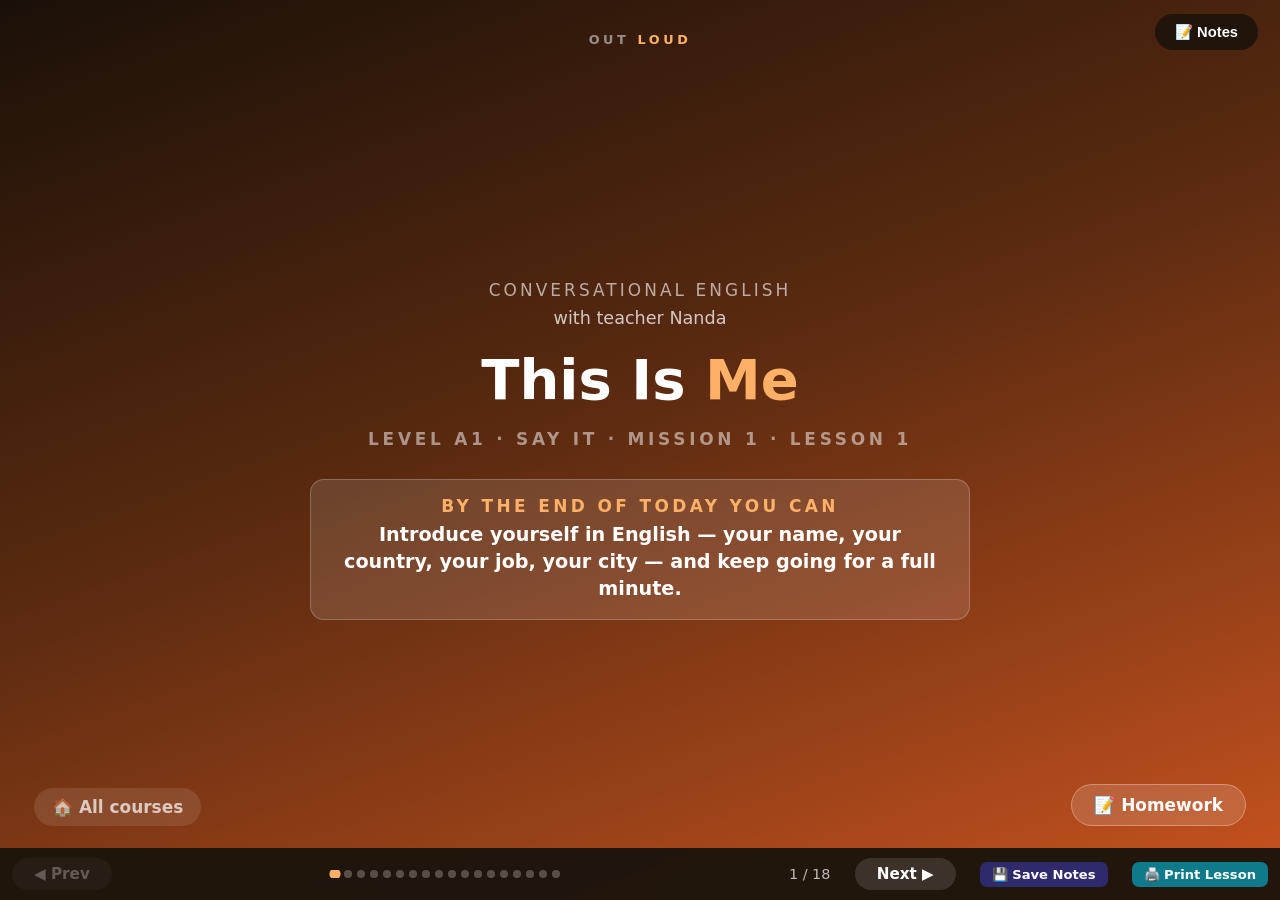
==== A1-M1-L1/index.html @ fca95338 "Initial commit" ====
<!DOCTYPE html>
<html lang="en">
<head>
<meta charset="UTF-8">
<meta name="viewport" content="width=device-width, initial-scale=1.0">
<title>OUT LOUD A1 · M1 · L1 — This Is Me</title>
<link rel="stylesheet" href="../engine/outloud.css">
</head>
<body>
<div id="deck">

<!-- ═══ COVER ═══ -->
<div class="slide cover" id="s1" data-label="Cover">
  <div class="title-inner">
    <div class="cover-brand">OUT <span>LOUD</span></div>
    <div class="title-label">Conversational English</div>
    <div class="title-sub">with teacher Nanda</div>
    <h1 class="title-main">This Is <span class="title-accent">Me</span></h1>
    <div class="title-meta">Level A1 · Say It · Mission 1 · Lesson 1</div>
    <div class="cando-cover">
      <div class="cc-l">By the end of today you can</div>
      <div class="cc-t">Introduce yourself in English — your name, your country, your job, your city — and keep going for a full minute.</div>
    </div>
    <a class="cover-home" href="../index.html">🏠 All courses</a>
    <button class="cover-hw-btn" data-goto-hw>📝 Homework</button>
  </div>
</div>

<!-- ═══ HOOK 1 ═══ -->
<div class="slide" id="s-hook" data-label="HOOK – Word Detective">
  <div class="banner b-hook"><span class="bnum">BEAT 1 · HOOK</span> You already speak English</div>
  <div class="slide-main"><div class="content">
    <h2>Word Detective</h2>
    <p class="instruction">Say each word out loud. Then click it — you will see it inside a real English sentence, and you can hear it.</p>
    <p class="inst-light">You have never studied English. You already know all twelve of these words.</p>
    <div data-ex="flip">
      <div class="flipgrid">
        <div class="flip" data-say-word="My hotel is near the airport."><span class="fw">hotel</span><span class="fb">My hotel is near the airport.</span><span class="fh">click</span></div>
        <div class="flip" data-say-word="I take a taxi to work."><span class="fw">taxi</span><span class="fb">I take a taxi to work.</span><span class="fh">click</span></div>
        <div class="flip" data-say-word="This restaurant is very good."><span class="fw">restaurant</span><span class="fb">This restaurant is very good.</span><span class="fh">click</span></div>
        <div class="flip" data-say-word="I love dark chocolate."><span class="fw">chocolate</span><span class="fb">I love dark chocolate.</span><span class="fh">click</span></div>
        <div class="flip" data-say-word="My sister is a doctor."><span class="fw">doctor</span><span class="fb">My sister is a doctor.</span><span class="fh">click</span></div>
        <div class="flip" data-say-word="I listen to music every day."><span class="fw">music</span><span class="fb">I listen to music every day.</span><span class="fh">click</span></div>
        <div class="flip" data-say-word="No problem!"><span class="fw">problem</span><span class="fb">No problem!</span><span class="fh">click</span></div>
        <div class="flip" data-say-word="My family is very big."><span class="fw">family</span><span class="fb">My family is very big.</span><span class="fh">click</span></div>
        <div class="flip" data-say-word="The internet is slow today."><span class="fw">internet</span><span class="fb">The internet is slow today.</span><span class="fh">click</span></div>
        <div class="flip" data-say-word="This is very important."><span class="fw">important</span><span class="fb">This is very important.</span><span class="fh">click</span></div>
        <div class="flip" data-say-word="Can I take a photo?"><span class="fw">photo</span><span class="fb">Can I take a photo?</span><span class="fh">click</span></div>
        <div class="flip" data-say-word="I work for an international company."><span class="fw">international</span><span class="fb">I work for an international company.</span><span class="fh">click</span></div>
      </div>
      <div class="btnrow"><button class="btn btn-reset" data-reset>↺ Reset</button></div>
    </div>
  </div></div>
</div>

<!-- ═══ HOOK 2 ═══ -->
<div class="slide" id="s-hook2" data-label="HOOK – Beat the Clock">
  <div class="banner b-hook"><span class="bnum">BEAT 1 · HOOK</span> Beat the Clock</div>
  <div class="slide-main"><div class="content">
    <h2>Sixty seconds. How many can you say?</h2>
    <p class="instruction">Say English words you already know. Any word at all. Press the big button every time you say one.</p>
    <p class="inst-light">Say it out loud — thinking it does not count. We do this again at the end of the mission.</p>
    <div data-ex="btc" data-seconds="60">
      <div class="btc">
        <div class="btc-l">
          <div class="btc-bar"><div class="btc-fill"></div></div>
          <div class="btc-time">60</div>
          <div class="btnrow" style="text-align:center">
            <button class="btn btn-check" data-btc-start>▶ Start</button>
            <button class="btn btn-reset" data-reset>↺ Reset</button>
          </div>
          <div class="btc-best"></div>
        </div>
        <div style="text-align:center">
          <div class="btc-count">0</div>
          <div class="btc-lab">Words said</div>
          <div style="margin-top:14px"><button class="btc-tap" disabled>TAP</button></div>
        </div>
      </div>
    </div>
  </div></div>
</div>

<!-- ═══ INPUT 1 ═══ -->
<div class="slide" id="s-input" data-label="INPUT – Four people">
  <div class="banner b-input"><span class="bnum">BEAT 2 · INPUT</span> Four people, four countries</div>
  <div class="slide-main"><div class="content">
    <h2>Who is who?</h2>
    <p class="instruction">Listen. Then click a person on the left and click their country on the right.</p>

    <div class="audio-box"><audio controls src="AEF3e_Level_0_SB_1.02.mp3"></audio></div>
    <div class="tnote"><b>Teacher setup:</b> copy <b>AEF3e_Level_0_SB_1.02.mp3</b> (Starter, track 1.2 — the coffee shop conversations) into this lesson folder. Until it is there, use the 🔊 buttons below, which speak in American English straight from the browser.</div>

    <div data-ex="match">
      <div class="cols2">
        <div data-side="l">
          <div class="mt-h">The people</div>
          <div class="mt-item" data-k="0">1 · Marco</div>
          <div class="mt-item" data-k="1">2 · Amara</div>
          <div class="mt-item" data-k="2">3 · Yuki</div>
          <div class="mt-item" data-k="3">4 · Sofia</div>
        </div>
        <div data-side="r">
          <div class="mt-h">What they say</div>
          <div class="mt-item" data-k="2"><span data-say="Hi. I'm Yuki. I'm from Japan. I'm a nurse.">🇯🇵 "Hi. I'm Yuki. I'm from Japan. I'm a nurse."</span></div>
          <div class="mt-item" data-k="0"><span data-say="Hello. I'm Marco. I'm from Italy. I'm a chef.">🇮🇹 "Hello. I'm Marco. I'm from Italy. I'm a chef."</span></div>
          <div class="mt-item" data-k="3"><span data-say="Hi. I'm Sofia. I'm from Mexico. I'm a student.">🇲🇽 "Hi. I'm Sofia. I'm from Mexico. I'm a student."</span></div>
          <div class="mt-item" data-k="1"><span data-say="Hello. I'm Amara. I'm from Nigeria. I'm an engineer.">🇳🇬 "Hello. I'm Amara. I'm from Nigeria. I'm an engineer."</span></div>
        </div>
      </div>
      <div class="btnrow">
        <button class="btn btn-check" data-check>✓ Check Answers</button>
        <button class="btn btn-reset" data-reset>↺ Reset</button>
      </div>
    </div>
  </div></div>
</div>

<!-- ═══ INPUT 2 ═══ -->
<div class="slide" id="s-input2" data-label="INPUT – Notice the pattern">
  <div class="banner b-input"><span class="bnum">BEAT 2 · INPUT</span> Notice the pattern</div>
  <div class="slide-main"><div class="content">
    <h2>Every single person said the same word</h2>
    <p class="instruction">Look at the four sentences again. Which word is in every sentence?</p>
    <div class="card" style="font-size:1.2rem;line-height:2.2">
      I<b style="color:var(--c)">'m</b> Yuki. I<b style="color:var(--c)">'m</b> from Japan.<br>
      I<b style="color:var(--c)">'m</b> Marco. I<b style="color:var(--c)">'m</b> from Italy.<br>
      I<b style="color:var(--c)">'m</b> Sofia. I<b style="color:var(--c)">'m</b> from Mexico.<br>
      I<b style="color:var(--c)">'m</b> Amara. I<b style="color:var(--c)">'m</b> from Nigeria.
    </div>
    <p class="inst-light">Nobody said "I <b>am</b> from Japan." Everybody said <span data-say="I'm">"I'm"</span> <i data-ipa="aɪm"></i>. That is how real people speak — and that is what we are learning today.</p>
    <div class="ccq">
      <div class="cl">💭 Tell me</div>
      <ul>
        <li>Is "I'm" one word or two words? <em>(two — I + am)</em></li>
        <li>Which is faster to say: "I am" or "I'm"? <em>(I'm)</em></li>
        <li>Which one do people use when they speak? <em>(I'm — almost always)</em></li>
      </ul>
    </div>
  </div></div>
</div>

<!-- ═══ BUILD Meaning ═══ -->
<div class="slide" id="s-build-m" data-label="BUILD – Meaning">
  <div class="banner b-build"><span class="bnum">BEAT 3 · BUILD</span> Meaning</div>
  <div class="slide-main"><div class="content">
    <h2>One tiny word does an enormous job</h2>
    <p class="instruction">In English you cannot say "I teacher." You must say "I <b>am</b> a teacher."</p>
    <div class="card">
      <p style="font-size:1.24rem;line-height:2.2">
        ❌ <span style="color:#C62828">I Brazilian.</span> &nbsp;→&nbsp; ✅ <span style="color:#1A7A4A;font-weight:800;background:#E3F5EA;padding:2px 8px;border-radius:5px" data-say="I'm Brazilian.">I'm Brazilian.</span><br>
        ❌ <span style="color:#C62828">She doctor.</span> &nbsp;→&nbsp; ✅ <span style="color:#1A7A4A;font-weight:800;background:#E3F5EA;padding:2px 8px;border-radius:5px" data-say="She's a doctor.">She's a doctor.</span><br>
        ❌ <span style="color:#C62828">We from Portugal.</span> &nbsp;→&nbsp; ✅ <span style="color:#1A7A4A;font-weight:800;background:#E3F5EA;padding:2px 8px;border-radius:5px" data-say="We're from Portugal.">We're from Portugal.</span>
      </p>
    </div>
    <div class="ccq">
      <div class="cl">💭 Check your understanding</div>
      <ul>
        <li>In "I'm a teacher" — am I talking about now, or about yesterday? <em>(now)</em></li>
        <li>Can I say "I teacher" in English? <em>(no — never)</em></li>
        <li>Do I need this little word in every sentence? <em>(yes, when there is no other verb)</em></li>
      </ul>
    </div>
  </div></div>
</div>

<!-- ═══ BUILD Form ═══ -->
<div class="slide" id="s-build-f" data-label="BUILD – Form">
  <div class="banner b-build"><span class="bnum">BEAT 3 · BUILD</span> Form</div>
  <div class="slide-main"><div class="content">
    <h2>All six, in one picture</h2>
    <div class="formula"><span>I / you / he / she / we / they</span> + <span>am / are / is</span> + <span>the rest</span></div>
    <div class="fgrid">
      <div class="fcell"><b>I am</b><span class="ctr">→ I'm</span></div>
      <div class="fcell"><b>you are</b><span class="ctr">→ you're</span></div>
      <div class="fcell"><b>he is</b><span class="ctr">→ he's</span></div>
      <div class="fcell"><b>she is</b><span class="ctr">→ she's</span></div>
      <div class="fcell"><b>we are</b><span class="ctr">→ we're</span></div>
      <div class="fcell"><b>they are</b><span class="ctr">→ they're</span></div>
    </div>
    <p class="inst-light">Three words do all the work: <b>am</b> (only with I), <b>is</b> (he, she, it), <b>are</b> (you, we, they). That is the whole rule.</p>
    <div class="card tint">
      <p class="instruction" style="margin-bottom:6px">To ask a question, swap the first two words:</p>
      <p style="font-size:1.14rem;line-height:2">
        You are from Brazil. → <b style="color:#4A1A6A" data-say="Are you from Brazil?">Are you</b> from Brazil?<br>
        She is a doctor. → <b style="color:#4A1A6A" data-say="Is she a doctor?">Is she</b> a doctor?
      </p>
    </div>
  </div></div>
</div>

<!-- ═══ BUILD Pronunciation ═══ -->
<div class="slide" id="s-build-p" data-label="BUILD – Pronunciation (IPA)">
  <div class="banner b-build"><span class="bnum">BEAT 3 · BUILD</span> Pronunciation</div>
  <div class="slide-main"><div class="content">
    <h2>Say the short one. Always.</h2>
    <p class="instruction">Click 🔊 and repeat. The long form is correct — but it is not what people say.</p>
    <div class="cols3">
      <div class="wordcard"><div class="w" data-say="I'm">I'm</div><div class="p"><i data-ipa="aɪm"></i></div></div>
      <div class="wordcard"><div class="w" data-say="you're">you're</div><div class="p"><i data-ipa="jʊr"></i></div></div>
      <div class="wordcard"><div class="w" data-say="he's">he's</div><div class="p"><i data-ipa="hiz"></i></div></div>
      <div class="wordcard"><div class="w" data-say="she's">she's</div><div class="p"><i data-ipa="ʃiz"></i></div></div>
      <div class="wordcard"><div class="w" data-say="we're">we're</div><div class="p"><i data-ipa="wɪr"></i></div></div>
      <div class="wordcard"><div class="w" data-say="they're">they're</div><div class="p"><i data-ipa="ðɛr"></i></div></div>
      <div class="wordcard"><div class="w" data-say="it's">it's</div><div class="p"><i data-ipa="ɪts"></i></div></div>
      <div class="wordcard"><div class="w" data-say="that's">that's</div><div class="p"><i data-ipa="ðæts"></i></div></div>
      <div class="wordcard"><div class="w" data-say="what's">what's</div><div class="p"><i data-ipa="wʌts"></i></div></div>
    </div>

    <h2 style="margin-top:26px;font-size:1.4rem">Three sounds to start with</h2>
    <p class="inst-light">American English File teaches sounds with pictures. These are your first three.</p>
    <div class="cols3">
      <div class="wordcard"><div class="w" data-say="house">house</div><div class="p"><i data-ipa="haʊs"></i></div><div style="font-size:1.06rem;color:#8A7A6A;margin-top:6px">the sound <b>/h/</b> — push air out</div></div>
      <div class="wordcard"><div class="w" data-say="bike">bike</div><div class="p"><i data-ipa="baɪk"></i></div><div style="font-size:1.06rem;color:#8A7A6A;margin-top:6px">the sound <b>/aɪ/</b> — as in "I'm"</div></div>
      <div class="wordcard"><div class="w" data-say="tree">tree</div><div class="p"><i data-ipa="tri"></i></div><div style="font-size:1.06rem;color:#8A7A6A;margin-top:6px">the sound <b>/i/</b> — as in "he's"</div></div>
    </div>
    <div class="tnote"><b>Teacher setup:</b> optional — copy <b>AEF3e_Level_0_SB_1.11.mp3</b> and <b>AEF3e_Level_0_SB_1.12.mp3</b> (Starter 1A, the /h/ /aɪ/ /i/ sound work) into this folder if you want the book audio as well.</div>

    <div class="card tint">
      <p class="instruction" style="margin-bottom:4px">🎯 Say this five times, faster each time:</p>
      <p style="font-size:1.36rem;font-weight:800;color:var(--c)" data-say="I'm Nanda, I'm from Brazil, and I'm a teacher." data-say-big>"I'm Nanda, I'm from Brazil, and I'm a teacher."</p>
    </div>
  </div></div>
</div>

<!-- ═══ BUILD Practice ═══ -->
<div class="slide" id="s-build-prac" data-label="BUILD – Practice">
  <div class="banner b-build"><span class="bnum">BEAT 3 · BUILD</span> Practice</div>
  <div class="slide-main"><div class="content">
    <h2>Fill the gap</h2>
    <p class="instruction">Write <b>am</b>, <b>is</b> or <b>are</b>. Say the whole sentence out loud before you type it.</p>
    <div data-ex="gap">
      <div class="cols2">
        <div>
          <p style="font-size:1.08rem;line-height:2.6">1 &nbsp; I <input class="gap" style="width:110px" data-ans="am"> from Brazil.</p>
          <p style="font-size:1.08rem;line-height:2.6">2 &nbsp; She <input class="gap" style="width:110px" data-ans="is"> a doctor.</p>
          <p style="font-size:1.08rem;line-height:2.6">3 &nbsp; They <input class="gap" style="width:110px" data-ans="are"> my parents.</p>
          <p style="font-size:1.08rem;line-height:2.6">4 &nbsp; You <input class="gap" style="width:110px" data-ans="are"> a good student.</p>
        </div>
        <div>
          <p style="font-size:1.08rem;line-height:2.6">5 &nbsp; We <input class="gap" style="width:110px" data-ans="are"> in the same class.</p>
          <p style="font-size:1.08rem;line-height:2.6">6 &nbsp; It <input class="gap" style="width:110px" data-ans="is"> a beautiful city.</p>
          <p style="font-size:1.08rem;line-height:2.6">7 &nbsp; <input class="gap" style="width:110px" data-ans="are"> you an engineer?</p>
          <p style="font-size:1.08rem;line-height:2.6">8 &nbsp; My name <input class="gap" style="width:110px" data-ans="is"> Marco.</p>
        </div>
      </div>
      <div class="btnrow">
        <button class="btn btn-check" data-check>✓ Check Answers</button>
        <button class="btn btn-reset" data-reset>↺ Reset</button>
      </div>
    </div>
  </div></div>
</div>

<!-- ═══ BUILD Surgery ═══ -->
<div class="slide" id="s-build-surg" data-label="BUILD – Sentence Surgery">
  <div class="banner b-build"><span class="bnum">BEAT 3 · BUILD</span> Sentence Surgery</div>
  <div class="slide-main"><div class="content">
    <h2>🩺 These sentences are sick. Operate.</h2>
    <p class="instruction">Click the word that is wrong. Then choose the cure.</p>
    <div data-ex="surgery">
      <div class="surg" data-say-full="I am a teacher in Lisbon.">
        <div class="surg-s"><span class="sw">I</span><span class="sw" data-bad>teacher</span><span class="sw">in</span><span class="sw">Lisbon.</span></div>
        <div class="cures"><span class="cure" data-ok>am a teacher</span><span class="cure">teachers</span><span class="cure">is teacher</span></div>
      </div>
      <div class="surg" data-say-full="She is my sister.">
        <div class="surg-s"><span class="sw">She</span><span class="sw" data-bad>are</span><span class="sw">my</span><span class="sw">sister.</span></div>
        <div class="cures"><span class="cure" data-ok>is</span><span class="cure">am</span><span class="cure">be</span></div>
      </div>
      <div class="surg" data-say-full="They are from Japan.">
        <div class="surg-s"><span class="sw">They</span><span class="sw" data-bad>is</span><span class="sw">from</span><span class="sw">Japan.</span></div>
        <div class="cures"><span class="cure" data-ok>are</span><span class="cure">am</span><span class="cure">be</span></div>
      </div>
      <div class="surg" data-say-full="Are you a doctor?">
        <div class="surg-s"><span class="sw" data-bad>Is</span><span class="sw">you</span><span class="sw">a</span><span class="sw">doctor?</span></div>
        <div class="cures"><span class="cure" data-ok>Are</span><span class="cure">Am</span><span class="cure">Be</span></div>
      </div>
      <div class="vitals"><div class="vitals-f"></div></div>
      <div class="btnrow"><button class="btn btn-reset" data-reset>↺ Reset</button></div>
    </div>
  </div></div>
</div>

<!-- ═══ PLAY Escalator ═══ -->
<div class="slide" id="s-play" data-label="PLAY – The Escalator">
  <div class="banner b-play"><span class="bnum">BEAT 4 · PLAY</span> The Escalator</div>
  <div class="slide-main"><div class="content">
    <h2>🪜 Start with two words. Finish with fifteen.</h2>
    <p class="instruction">Say the sentence out loud first, then write it. Every step you add one new piece — and you never delete anything.</p>
    <div data-ex="escalator">
      <div class="esc-step"><div class="esc-n">1</div><div class="esc-b">
        <div class="esc-ask">Your name</div><div class="esc-eg">I'm Nanda.</div><input class="esc-in"></div></div>
      <div class="esc-step"><div class="esc-n">2</div><div class="esc-b">
        <div class="esc-ask">+ your country</div><div class="esc-eg">I'm Nanda and I'm from Brazil.</div><input class="esc-in"></div></div>
      <div class="esc-step"><div class="esc-n">3</div><div class="esc-b">
        <div class="esc-ask">+ your job</div><div class="esc-eg">I'm Nanda, I'm from Brazil, and I'm an English teacher.</div><input class="esc-in"></div></div>
      <div class="esc-step"><div class="esc-n">4</div><div class="esc-b">
        <div class="esc-ask">+ where you live now</div><div class="esc-eg">…and I live in Lisbon.</div><input class="esc-in"></div></div>
      <div class="esc-step"><div class="esc-n">5</div><div class="esc-b">
        <div class="esc-ask">+ one thing you love</div><div class="esc-eg">…and I love coffee and old movies.</div><input class="esc-in"></div></div>
      <div class="esc-meter">
        <div><span class="em-l">Words in your sentence now</span><b data-esc-words>0</b></div>
        <div><span class="em-l">Step 1 had</span><b data-esc-start>0</b></div>
        <div><span class="em-l">You grew it by</span><b data-esc-grow>0×</b></div>
        <button class="btn btn-check" data-esc-next>↓ Next step</button>
      </div>
    </div>
  </div></div>
</div>

<!-- ═══ PLAY Two Truths ═══ -->
<div class="slide" id="s-play2" data-label="PLAY – Two Truths and a Lie">
  <div class="banner b-play"><span class="bnum">BEAT 4 · PLAY</span> Two Truths and a Lie</div>
  <div class="slide-main"><div class="content">
    <h2>🔀 Two of these are true. One is not.</h2>
    <p class="instruction">Write three sentences about yourself: two true, one false. Every sentence starts with <b>I'm</b>. I have to guess the lie.</p>
    <div data-ex="ttl">
      <div class="card">
        <p style="line-height:2.4;font-size:1.06rem">
          <b style="color:#2A8C5A">A</b> &nbsp; <input class="line" style="width:calc(100% - 44px)"><br>
          <b style="color:#2A8C5A">B</b> &nbsp; <input class="line" style="width:calc(100% - 44px)"><br>
          <b style="color:#2A8C5A">C</b> &nbsp; <input class="line" style="width:calc(100% - 44px)">
        </p>
      </div>
      <p class="inst-light">💡 Ideas: I'm from… · I'm a… · I'm 30 years old · I'm married · I'm very good at… · I'm afraid of…</p>
      <div class="card tint">
        <p class="instruction" style="margin-bottom:6px">Now my turn — and you ask me questions:</p>
        <p style="font-size:1.06rem;line-height:1.9">
          A · <span data-say="I'm from São Paulo.">I'm from Sao Paulo.</span> &nbsp; B · <span data-say="I'm a Cambridge CELTA teacher.">I'm a Cambridge CELTA teacher.</span> &nbsp; C · <span data-say="I'm fluent in seven languages.">I'm fluent in seven languages.</span>
        </p>
        <div class="btnrow"><button class="btn btn-key" data-key>🔑 Show Answer Key</button></div>
        <div class="key"><b>C is the lie</b> — I speak five languages, not seven. Now ask me: "Are you from Sao Paulo?" · "Are you a teacher?"</div>
      </div>
      <div class="btnrow"><button class="btn btn-reset" data-reset>↺ Reset</button></div>
    </div>
  </div></div>
</div>

<!-- ═══ LAND ═══ -->
<div class="slide" id="s-land" data-label="LAND – Fluency Log">
  <div class="banner b-land"><span class="bnum">BEAT 5 · LAND</span> Your Fluency Log</div>
  <div class="slide-main"><div class="content">
    <div class="cando">
      <div class="cs-l">✅ Unlocked today</div>
      <div class="cs-t">I can introduce myself in English — my name, my country, my job and my city — and keep going for a full minute.</div>
    </div>
    <p class="instruction">Record sixty seconds. Say everything you can about yourself. Do not stop, do not correct yourself, do not worry about mistakes.</p>
    <p class="inst-light">We keep this recording. In thirty lessons we play it again — and you will not believe it is you.</p>
    <div data-ex="recorder" data-max="90">
      <div class="rec">
        <div><span class="rec-dot"></span><span class="rec-t">0:00</span></div>
        <div style="margin-top:10px">
          <button class="btn-rec" data-rec-start>● Start recording</button>
          <button class="btn-rec stop" data-rec-stop disabled>■ Stop</button>
        </div>
        <div class="rec-play"><audio controls></audio></div>
        <p class="rec-note">Recording happens inside your browser. Nothing is uploaded anywhere.</p>
      </div>
    </div>
    <div class="tnote"><b>Teacher setup:</b> after the lesson, right-click the player → <b>Save audio as…</b> and save it as <b>lesson-01.webm</b> in this student's Fluency Log folder.</div>
  </div></div>
</div>

<!-- ═══ HOMEWORK COVER ═══ -->
<div class="slide cover hw" id="hw-cover" data-label="Homework Cover">
  <div class="title-inner">
    <div class="title-label">This Is Me</div>
    <h1 class="title-main">Home<span class="title-accent">work</span></h1>
    <div class="title-sub">Five minutes a day. Not forty minutes on Sunday.</div>
  </div>
</div>

<!-- ═══ HW1 ═══ -->
<div class="slide" id="hw-streak" data-label="HW1 – 7-Day Streak">
  <div class="banner b-hw"><span class="bnum">HW1</span> The 7-Day Streak Card</div>
  <div class="slide-main"><div class="content">
    <h2>Seven days. Five minutes each.</h2>
    <p class="instruction">Click a day when you finish it. Bring this back next lesson.</p>
    <div data-ex="streak">
      <div class="streak">
        <div class="day"><div class="day-n">Mon</div><div class="day-t">Say "I'm ___" about yourself <b>ten times</b>, out loud, in the mirror.</div><div class="day-x">✅</div></div>
        <div class="day"><div class="day-n">Tue</div><div class="day-t">Write <b>five</b> sentences about your family: He's… She's… They're…</div><div class="day-x">✅</div></div>
        <div class="day"><div class="day-n">Wed</div><div class="day-t">Find <b>ten English words</b> in your home. Photograph them.</div><div class="day-x">✅</div></div>
        <div class="day"><div class="day-n">Thu</div><div class="day-t">Listen to <b>What a Wonderful World</b>. Count the words you understand.</div><div class="day-x">✅</div></div>
        <div class="day"><div class="day-n">Fri</div><div class="day-t">Ask a friend <b>three questions</b> in English: Are you…? Is he…?</div><div class="day-x">✅</div></div>
        <div class="day"><div class="day-n">Sat</div><div class="day-t">Do the <b>AI Partner Card</b> on the next page. Ten minutes.</div><div class="day-x">✅</div></div>
        <div class="day"><div class="day-n">Sun</div><div class="day-t">Record your <b>60-second voice note</b> and send it to me.</div><div class="day-x">✅</div></div>
      </div>
      <div class="btnrow"><button class="btn btn-reset" data-reset>↺ Reset</button></div>
    </div>
  </div></div>
</div>

<!-- ═══ HW2 ═══ -->
<div class="slide" id="hw-gap" data-label="HW2 – Short forms">
  <div class="banner b-hw"><span class="bnum">HW2</span> Short forms</div>
  <div class="slide-main"><div class="content">
    <h2>Complete the sentences</h2>
    <p class="instruction">Write the short form: <b>I'm</b>, <b>you're</b>, <b>he's</b>, <b>she's</b>, <b>it's</b>, <b>we're</b> or <b>they're</b>.</p>
    <div data-ex="gap">
      <div class="cols2">
        <div>
          <p style="font-size:1.06rem;line-height:2.7">1 &nbsp; <span style="background:#E3F5EA;color:#1A7A4A;font-weight:800;padding:1px 7px;border-radius:5px">I'm</span> from Portugal. <em style="color:#8A7A6A;font-size:1.06rem">(I am)</em></p>
          <p style="font-size:1.06rem;line-height:2.7">2 &nbsp; <input class="gap" style="width:130px" data-ans="she's" data-alt="she is"> a nurse. <em style="color:#8A7A6A;font-size:1.06rem">(she is)</em></p>
          <p style="font-size:1.06rem;line-height:2.7">3 &nbsp; <input class="gap" style="width:130px" data-ans="they're" data-alt="they are"> my friends. <em style="color:#8A7A6A;font-size:1.06rem">(they are)</em></p>
          <p style="font-size:1.06rem;line-height:2.7">4 &nbsp; <input class="gap" style="width:130px" data-ans="it's" data-alt="it is"> very cold today. <em style="color:#8A7A6A;font-size:1.06rem">(it is)</em></p>
        </div>
        <div>
          <p style="font-size:1.06rem;line-height:2.7">5 &nbsp; <input class="gap" style="width:130px" data-ans="he's" data-alt="he is"> an engineer. <em style="color:#8A7A6A;font-size:1.06rem">(he is)</em></p>
          <p style="font-size:1.06rem;line-height:2.7">6 &nbsp; <input class="gap" style="width:130px" data-ans="we're" data-alt="we are"> in the same class. <em style="color:#8A7A6A;font-size:1.06rem">(we are)</em></p>
          <p style="font-size:1.06rem;line-height:2.7">7 &nbsp; <input class="gap" style="width:130px" data-ans="you're" data-alt="you are"> a very good student. <em style="color:#8A7A6A;font-size:1.06rem">(you are)</em></p>
          <p style="font-size:1.06rem;line-height:2.7">8 &nbsp; <input class="gap" style="width:130px" data-ans="i'm" data-alt="i am"> tired. <em style="color:#8A7A6A;font-size:1.06rem">(I am)</em></p>
        </div>
      </div>
      <div class="btnrow">
        <button class="btn btn-check" data-check>✓ Check Answers</button>
        <button class="btn btn-reset" data-reset>↺ Reset</button>
      </div>
    </div>
  </div></div>
</div>

<!-- ═══ HW3 ═══ -->
<div class="slide" id="hw-ai" data-label="HW3 – AI Partner Card">
  <div class="banner b-hw"><span class="bnum">HW3</span> Your AI Partner Card</div>
  <div class="slide-main"><div class="content">
    <h2>🤖 Ten minutes with a partner who never gets tired</h2>
    <p class="instruction">Open ChatGPT, Claude or Gemini. Copy this in exactly. Answer out loud <em>and</em> in writing.</p>
    <div class="aicard" id="ai1">You are my English conversation partner. My level is A1 — I am a beginner.

Ask me 12 questions, ONE AT A TIME, and wait for my answer each time.
Every question must be answerable with "I'm…", "He's…", "She's…",
"They're…" or "It's…". Topic: me, my family, my job and my city.

Use only very simple English. Keep your questions under 8 words.

After each answer: if I used am/is/are incorrectly, show me the corrected
sentence in bold, then move on. Ignore every other kind of mistake.
Do not explain grammar unless I ask you to.

Start with question 1 now.</div>
    <button class="btn-copy" data-copy="ai1">📋 Copy the prompt</button>
    <p class="inst-light" style="margin-top:14px">Then screenshot <b>one answer you are proud of</b> and <b>one that was hard</b>. Bring both.</p>
  </div></div>
</div>

<!-- ═══ HW4 ═══ -->
<div class="slide" id="hw-voice" data-label="HW4 – Voice Note">
  <div class="banner b-hw"><span class="bnum">HW4</span> The Voice Note</div>
  <div class="slide-main"><div class="content">
    <h2>🎤 Sixty seconds. Send it to me.</h2>
    <p class="instruction">Before our next lesson, record yourself answering this — and do not write a script first.</p>
    <div class="card tint">
      <p style="font-size:1.34rem;font-weight:800;color:var(--c);line-height:1.6" data-say="Hello Nanda. I'm... I'm from... I'm a... I live in... And I love...">"Hello Nanda. I'm ___. I'm from ___. I'm a ___. I live in ___. And I love ___."</p>
      <p class="inst-light" style="margin-top:12px;margin-bottom:0">Then keep going for as long as you can. Say anything. Repeat yourself if you need to. <b>Sixty seconds — that is the only rule.</b></p>
    </div>
    <div class="card">
      <p class="instruction" style="margin-bottom:8px">✍️ Optional — plan it here, then close the screen and speak without looking:</p>
      <textarea class="bigbox" style="min-height:110px"></textarea>
    </div>
    <p class="inst-light">I will send you a voice note back. Not a correction — just a reply. 🎧</p>
  </div></div>
</div>

</div><!-- /deck -->

<script src="../engine/outloud.js"></script>
<script>
OUTLOUD.init({
  level: 'a1',
  code: 'A1 · Mission 1 · Lesson 1',
  title: 'This Is Me',
  url: 'https://teacher-nanda.github.io/OUT-LOUD/A1-M1-L1/index.html'
});
</script>
</body>
</html>
---- engine/outloud.css ----
/* ══════════════════════════════════════════════════════════════
   OUT LOUD — shared lesson engine · stylesheet
   Teacher Nanda · American English only
   ══════════════════════════════════════════════════════════════ */

*,*::before,*::after{box-sizing:border-box;margin:0;padding:0}
html,body{width:100%;height:100%;overflow:hidden;font-family:'Segoe UI',system-ui,sans-serif;background:#111}
#deck{position:relative;width:100vw;height:100vh;overflow:hidden}
.slide{position:absolute;inset:0;opacity:0;pointer-events:none;transition:opacity .4s ease;display:flex;flex-direction:column;background:#FAFAF8}
.slide.active{opacity:1;pointer-events:all}

/* ── Level palettes ── */
body{--c:#E85D2A;--cd:#8A3410;--cl:#FFF1EA;--g1:#1A1008;--g2:#5A2A10;--g3:#C9531F;--acc:#FFB067}
body.lv-a2{--c:#2A8C5A;--cd:#1B5C3B;--cl:#EDF8F1;--g1:#08150F;--g2:#124A30;--g3:#2A8C5A;--acc:#8FE0B4}
body.lv-b1{--c:#0E7A8A;--cd:#08505C;--cl:#EAF6F8;--g1:#05161A;--g2:#0A4652;--g3:#0E7A8A;--acc:#7FD8E6}
body.lv-b2{--c:#1E4D8C;--cd:#12325C;--cl:#EDF2FA;--g1:#060E1A;--g2:#12325C;--g3:#1E4D8C;--acc:#8CB6EE}
body.lv-c1{--c:#5B2D8B;--cd:#3C1D5C;--cl:#F4EEFA;--g1:#120A1C;--g2:#3C1D5C;--g3:#5B2D8B;--acc:#C39BEE}

/* ── Chrome ── */
#homeBtn{position:fixed;top:14px;left:50%;transform:translateX(-50%);z-index:600;background:rgba(20,14,8,.82);color:#fff;border:none;width:42px;height:42px;border-radius:50%;cursor:pointer;font-size:1.2rem;display:none;align-items:center;justify-content:center;backdrop-filter:blur(6px);box-shadow:0 2px 10px rgba(0,0,0,.3)}
#homeBtn:hover{background:rgba(20,14,8,1)}
#nav{position:fixed;bottom:0;left:0;right:0;z-index:500;height:52px;background:rgba(28,20,12,.96);display:flex;align-items:center;justify-content:center;gap:14px;backdrop-filter:blur(6px);padding:0 12px}
#nav button{background:rgba(255,255,255,.12);color:#fff;border:none;padding:7px 22px;border-radius:20px;cursor:pointer;font-size:.95rem;font-weight:600;transition:background .2s;font-family:inherit;white-space:nowrap}
#nav button:hover:not(:disabled){background:rgba(255,255,255,.25)}
#nav button:disabled{opacity:.3;cursor:default}
#nav .util{margin-left:10px;padding:5px 12px;border-radius:7px;font-size:.82rem}
#dots{display:flex;align-items:center;gap:5px;overflow:hidden;flex:1;justify-content:center}
.dot{width:8px;height:8px;border-radius:50%;background:rgba(255,255,255,.25);cursor:pointer;transition:all .2s;flex-shrink:0}
.dot.active{background:var(--acc);transform:scale(1.4)}
#counter{color:rgba(255,255,255,.7);font-size:.9rem;min-width:62px;text-align:center}

/* ── Notes ── */
#notesBtn{position:fixed;top:14px;right:22px;z-index:1000;background:rgba(28,20,12,.88);color:#fff;border:none;padding:9px 20px;border-radius:22px;cursor:pointer;font-size:.92rem;font-weight:600;transition:background .2s;backdrop-filter:blur(4px)}
#notesBtn:hover{background:rgba(28,20,12,1)}
#notesPanel{position:fixed;top:54px;right:22px;z-index:999;width:380px;opacity:0;pointer-events:none;
  transform:translateY(-8px);transition:opacity .22s ease,transform .22s ease;border-radius:14px;
  box-shadow:0 10px 34px rgba(0,0,0,.34)}
#notesPanel.open{opacity:1;pointer-events:auto;transform:none}
#notesPanel.dragging{transition:none;box-shadow:0 18px 46px rgba(0,0,0,.5)}
#notesToolbar{display:flex;gap:5px;align-items:center;padding:6px 10px;background:rgba(28,20,12,.9);
  border-radius:10px 10px 0 0;cursor:grab;touch-action:none;user-select:none}
#notesToolbar.grabbing{cursor:grabbing}
#notesGrip{color:rgba(255,255,255,.45);font-size:1.06rem;line-height:1;letter-spacing:-2px;margin-right:5px;padding:0 2px}
#notesHint{margin-left:auto;color:rgba(255,255,255,.32);font-size:.72rem;white-space:nowrap;letter-spacing:.03em}
#notesToolbar button{background:rgba(255,255,255,.12);border:none;border-radius:5px;color:#fff;font-size:.85rem;padding:3px 9px;cursor:pointer;font-family:inherit}
#notesToolbar button:hover{background:rgba(255,255,255,.25)}
#notesTA{width:100%;height:250px;min-height:120px;max-height:78vh;padding:14px;border:none;
  border-radius:0 0 14px 14px;outline:none;font-size:1.12rem;line-height:1.55;
  background:rgba(28,20,12,.94);color:#fff;font-family:inherit;overflow-y:auto;resize:vertical}
#notesTA:empty::before{content:attr(data-placeholder);color:rgba(255,255,255,.4);pointer-events:none}
#notesTA [style*="background-color"]{color:#1a1a1a!important}

/* ── Cover ── */
.slide.cover{background:linear-gradient(160deg,var(--g1) 0%,var(--g2) 45%,var(--g3) 100%)}
.slide.cover.hw{background:radial-gradient(ellipse at 75% 25%,rgba(255,255,255,.10) 0%,transparent 55%),linear-gradient(145deg,#080502 0%,var(--g1) 45%,var(--g2) 100%)}
.title-inner{flex:1;display:flex;flex-direction:column;align-items:center;justify-content:center;text-align:center;padding:40px;gap:6px;position:relative}
.title-label{font-size:1.06rem;letter-spacing:.18em;text-transform:uppercase;color:rgba(255,255,255,.62);font-weight:500}
.title-sub{font-size:1.1rem;color:rgba(255,255,255,.75);margin-top:2px}
.title-main{font-size:3.5rem;font-weight:900;color:#fff;line-height:1.08;margin:16px 0 6px}
.title-accent{color:var(--acc)}
.title-meta{font-size:1.06rem;letter-spacing:.22em;text-transform:uppercase;color:rgba(255,255,255,.5);font-weight:600;margin-top:6px}
.cover-brand{position:absolute;top:32px;left:50%;transform:translateX(-50%);font-size:.8rem;letter-spacing:.28em;font-weight:800;color:rgba(255,255,255,.5)}
.cover-brand span{color:var(--acc)}
.cando-cover{margin-top:24px;background:rgba(255,255,255,.12);border:1px solid rgba(255,255,255,.22);border-radius:14px;padding:16px 28px;max-width:660px}
.cando-cover .cc-l{font-size:1.06rem;letter-spacing:.2em;text-transform:uppercase;color:var(--acc);font-weight:800;margin-bottom:6px}
.cando-cover .cc-t{font-size:1.2rem;color:#fff;font-weight:600;line-height:1.4}
.cover-hw-btn{position:absolute;bottom:74px;right:34px;background:rgba(255,255,255,.14);color:#fff;border:1px solid rgba(255,255,255,.3);padding:10px 22px;border-radius:22px;cursor:pointer;font-size:1.06rem;font-weight:700;font-family:inherit}
.cover-hw-btn:hover{background:rgba(255,255,255,.3)}
.cover-home{position:absolute;bottom:74px;left:34px;color:rgba(255,255,255,.7);text-decoration:none;font-size:1.06rem;font-weight:600;padding:9px 18px;border-radius:20px;background:rgba(255,255,255,.1)}
.cover-home:hover{background:rgba(255,255,255,.25);color:#fff}

/* ── Banners ── */
.banner{width:100%;padding:13px 28px;font-size:1.08rem;font-weight:700;letter-spacing:.03em;display:flex;align-items:center;gap:10px;flex-shrink:0;color:#fff}
.banner .bnum{background:rgba(255,255,255,.22);border-radius:11px;padding:2px 11px;font-size:1.06rem;letter-spacing:.12em}
.b-hook{background:#D35400}.b-input{background:#0E7A8A}.b-build{background:#4A1A6A}
.b-play{background:#2A8C5A}.b-land{background:#1E4D8C}.b-hw{background:#1C2B3A}.b-review{background:#2E2A6B}

/* ── Layout ── */
.slide-main{flex:1;overflow-y:auto;width:100%;display:flex;flex-direction:column;padding-bottom:60px}
.content{padding:22px 48px 20px;flex:1}
h2{font-size:1.8rem;font-weight:800;color:#231708;margin-bottom:12px}
.instruction{font-size:1.06rem;color:#1C2B3A;margin-bottom:12px;font-weight:700}
.inst-light{font-size:1.06rem;color:#1C2B3A;margin-bottom:12px;font-weight:400}
.card{background:#fff;border:1px solid #E8E2DA;border-radius:12px;padding:18px 22px;margin-bottom:14px}
.card.tint{background:var(--cl);border-color:transparent}
.cols2{display:grid;grid-template-columns:1fr 1fr;gap:22px}
.cols3{display:grid;grid-template-columns:1fr 1fr 1fr;gap:16px}
@media(max-width:900px){.cols2,.cols3{grid-template-columns:1fr}}

/* ── Buttons ── */
.btn{border:none;padding:9px 22px;border-radius:9px;font-size:1.06rem;font-weight:700;cursor:pointer;font-family:inherit;margin-right:9px;color:#fff;transition:filter .18s}
.btn:hover{filter:brightness(1.12)}
.btn-check{background:#2A8C5A}.btn-reset{background:#8A7A6A}.btn-sugg{background:#D35400}
.btn-key{background:#4A1A6A}.btn-go{background:var(--c)}
.btnrow{margin-top:16px}

/* ── Speak / IPA ── */
.say{background:none;border:none;cursor:pointer;font-size:1em;padding:0 3px;opacity:.55;transition:opacity .15s,transform .1s;font-family:inherit;vertical-align:baseline}
.say:hover{opacity:1;transform:scale(1.16)}
.say.big{font-size:1.3em;opacity:.75}
.ipa{font-size:1em;font-family:'Gentium Plus','Doulos SIL','Charis SIL','Segoe UI',serif;color:var(--c);font-weight:600;text-decoration:none;letter-spacing:.01em;white-space:nowrap}
.ipa:hover{text-decoration:underline}
.ipa::before{content:"[";opacity:.5}
.ipa::after{content:"]";opacity:.5}
.wordcard{background:#fff;border:2px solid #E4DCF0;border-radius:12px;padding:14px 12px;text-align:center}
.wordcard .w{font-size:1.36rem;font-weight:800;color:#231708}
.wordcard .p{margin-top:5px;display:flex;align-items:center;justify-content:center;gap:6px}

/* ── Inputs ── */
.gap{display:inline-block;border:none;border-bottom:2px solid var(--c);background:transparent;font-size:1.06rem;font-family:inherit;font-weight:700;color:#1C2B3A;min-width:80px;padding:2px 4px;outline:none;text-align:left;vertical-align:baseline}
.gap.correct{border-color:#2A8C5A;color:#1A7A4A}
.gap.wrong{border-color:#C62828;color:#C62828}
.gap.empty{border-color:#E68A00;color:#E68A00}
.bigbox{width:100%;border:2px solid #E0D8CE;border-radius:10px;padding:12px 14px;font-size:1.06rem;font-family:inherit;color:#1C2B3A;outline:none;text-align:left;resize:vertical;min-height:74px;line-height:1.5}
.bigbox:focus{border-color:var(--c)}
.line{width:100%;border:none;border-bottom:2px solid #E0D8CE;font-size:1.06rem;font-family:inherit;padding:6px 2px;outline:none;background:transparent;color:#1C2B3A}
.line:focus{border-color:var(--c)}
.key{display:none;background:#F4EEFA;border-left:5px solid #4A1A6A;border-radius:0 10px 10px 0;padding:14px 20px;margin-top:14px}
.key.show{display:block}
.key b{color:#4A1A6A}

/* ── Flip cards (Word Detective) ── */
.flipgrid{display:grid;grid-template-columns:repeat(4,1fr);gap:12px}
@media(max-width:1000px){.flipgrid{grid-template-columns:repeat(3,1fr)}}
.flip{background:#fff;border:2px solid #EFE0D2;border-radius:12px;padding:15px 13px;text-align:center;cursor:pointer;transition:transform .15s,border-color .15s,background .15s;min-height:104px;display:flex;flex-direction:column;align-items:center;justify-content:center}
.flip:hover{transform:translateY(-3px);border-color:var(--c)}
.flip .fw{font-size:1.28rem;font-weight:800;color:var(--c)}
.flip .fb{font-size:1.06rem;color:#3E5468;margin-top:8px;display:none;line-height:1.35}
.flip .fh{font-size:1.06rem;color:#B0A296;margin-top:7px;letter-spacing:.1em;text-transform:uppercase}
.flip.open{background:var(--cl);border-color:var(--c)}
.flip.open .fb{display:block}
.flip.open .fh{display:none}

/* ── Matching ── */
.mt-h{font-size:1.06rem;letter-spacing:.16em;text-transform:uppercase;font-weight:800;color:#8A7A6A;margin-bottom:8px}
.mt-item{background:#fff;border:2px solid #E0D8CE;border-radius:10px;padding:11px 15px;margin-bottom:9px;cursor:pointer;font-size:1.06rem;transition:border-color .15s,background .15s}
.mt-item:hover{border-color:var(--c)}
.mt-item.sel{border-color:var(--c);background:var(--cl)}
.mt-item.p0{border-color:#7B2D8B;background:#F6EEF8}
.mt-item.p1{border-color:#D35400;background:#FFF3E9}
.mt-item.p2{border-color:#2A8C5A;background:#EDF8F1}
.mt-item.p3{border-color:#0E7A8A;background:#EAF6F8}
.mt-item.p4{border-color:#1E4D8C;background:#EDF2FA}
.mt-item.p5{border-color:#B5860B;background:#FBF4E2}
.mt-item.ok{border-color:#2A8C5A;background:#E3F5EA}
.mt-item.no{border-color:#C62828;background:#FDECEC}

/* ── Audio ── */
.audio-box{background:#F2F5F7;border-radius:999px;padding:10px 18px;margin:14px 0}
.audio-box audio{width:100%;display:block}
.audio-missing{background:#FFF8E6;border:2px dashed #E0B84A;border-radius:12px;padding:14px 20px;margin:14px 0;font-size:1.06rem;color:#7A5A10}
.audio-missing b{color:#5A4008}

/* ── CCQ ── */
.ccq{background:#F6EEF8;border-left:5px solid #4A1A6A;border-radius:0 10px 10px 0;padding:15px 22px;margin:16px 0}
.ccq .cl{font-weight:800;color:#4A1A6A;margin-bottom:8px}
.ccq ul{margin:0 0 0 20px}
.ccq li{margin-bottom:6px;font-size:1.06rem}
.ccq em{color:#8A7A9A;font-size:1.06rem}

/* ── Form grid / formula ── */
.formula{background:#4A1A6A;color:#fff;border-radius:12px;padding:15px 24px;font-size:1.2rem;font-weight:700;text-align:center;margin:14px 0}
.formula span{background:rgba(255,255,255,.2);border-radius:7px;padding:2px 12px;margin:0 4px;display:inline-block}
.fgrid{display:grid;grid-template-columns:repeat(3,1fr);gap:12px;margin:14px 0}
@media(max-width:900px){.fgrid{grid-template-columns:1fr}}
.fcell{background:#fff;border:2px solid #E4DCF0;border-radius:10px;padding:12px 16px;font-size:1.06rem}
.fcell b{color:#4A1A6A;font-weight:800}
.fcell .ctr{display:block;font-size:1.06rem;color:#2A8C5A;font-weight:700;margin-top:4px}

/* ── Timeline ── */
.timeline{position:relative;height:74px;margin:24px 20px}
.tl-line{position:absolute;top:30px;left:0;right:0;height:2px;background:#C8D8E8}
.tl-point{position:absolute;top:0;transform:translateX(-50%);text-align:center}
.tl-dot{display:block;width:12px;height:12px;border-radius:50%;background:var(--c);margin:22px auto 6px}
.tl-dot.now{background:#2A8C5A}
.tl-label{font-size:1.06rem;color:#1C2B3A;white-space:nowrap}

/* ── Beat the Clock ── */
.btc{display:flex;gap:26px;align-items:center;flex-wrap:wrap;margin-top:10px}
.btc-l{flex:1;min-width:270px}
.btc-bar{height:20px;background:#F0E6DC;border-radius:10px;overflow:hidden;border:1px solid #E0D2C4}
.btc-fill{height:100%;width:100%;background:linear-gradient(90deg,#2A8C5A,#D35400);transition:width 1s linear}
.btc-time{font-size:2.5rem;font-weight:900;color:#231708;text-align:center;margin-top:8px;font-variant-numeric:tabular-nums}
.btc-count{font-size:4.2rem;font-weight:900;color:var(--c);line-height:1;text-align:center}
.btc-lab{font-size:1.06rem;letter-spacing:.16em;text-transform:uppercase;color:#8A7A6A;text-align:center;font-weight:800;margin-top:4px}
.btc-best{text-align:center;font-size:1.06rem;color:#2A8C5A;font-weight:700;margin-top:10px;min-height:22px}
.btc-tap{background:var(--c);color:#fff;border:none;width:122px;height:122px;border-radius:50%;font-size:1.2rem;font-weight:900;cursor:pointer;font-family:inherit;box-shadow:0 5px 0 var(--cd);transition:transform .07s,box-shadow .07s}
.btc-tap:active{transform:translateY(4px);box-shadow:0 1px 0 var(--cd)}
.btc-tap:disabled{background:#C4BAB0;box-shadow:0 5px 0 #A89C90;cursor:default}

/* ── Sentence Surgery ── */
.surg{background:#fff;border:2px solid #E0D8CE;border-radius:12px;padding:16px 22px;margin-bottom:12px}
.surg-s{font-size:1.2rem;line-height:2;color:#1C2B3A}
.sw{display:inline-block;padding:3px 8px;border-radius:7px;cursor:pointer;transition:background .13s}
.sw:hover{background:var(--cl)}
.sw.picked{background:#FFE0CC;outline:2px solid var(--c)}
.sw.healed{background:#E3F5EA;color:#1A7A4A;font-weight:800;outline:2px solid #2A8C5A}
.sw.miss{background:#FDECEC;outline:2px solid #C62828}
.cures{margin-top:12px;display:none;gap:10px;flex-wrap:wrap}
.cures.show{display:flex}
.cure{background:#F5F0EA;border:2px solid #E0D8CE;border-radius:9px;padding:8px 18px;cursor:pointer;font-size:1.06rem;font-weight:700;color:#1C2B3A}
.cure:hover{border-color:#2A8C5A}
.vitals{height:12px;background:#F0E6DC;border-radius:6px;overflow:hidden;margin-top:12px}
.vitals-f{height:100%;width:0;background:#2A8C5A;transition:width .5s}

/* ── Escalator ── */
.esc-step{display:flex;margin-bottom:10px;opacity:.32;transition:opacity .35s}
.esc-step.live{opacity:1}
.esc-n{width:50px;flex-shrink:0;background:#2A8C5A;color:#fff;border-radius:10px 0 0 10px;display:flex;align-items:center;justify-content:center;font-size:1.28rem;font-weight:900}
.esc-b{flex:1;background:#fff;border:2px solid #DCE8E0;border-left:none;border-radius:0 10px 10px 0;padding:11px 18px}
.esc-ask{font-size:1.06rem;letter-spacing:.1em;text-transform:uppercase;color:#2A8C5A;font-weight:800;margin-bottom:5px}
.esc-eg{font-size:1.06rem;color:#8A7A6A;font-style:italic;margin-bottom:7px}
.esc-in{width:100%;border:none;border-bottom:2px solid var(--c);font-size:1.1rem;font-family:inherit;font-weight:700;color:#1C2B3A;outline:none;padding:4px 2px;background:transparent}
.esc-meter{background:#231708;color:#fff;border-radius:12px;padding:13px 22px;margin-top:14px;display:flex;align-items:center;justify-content:space-between;flex-wrap:wrap;gap:14px}
.esc-meter b{font-size:2rem;color:var(--acc);font-weight:900;line-height:1;display:block}
.esc-meter .em-l{font-size:1.06rem;letter-spacing:.14em;text-transform:uppercase;opacity:.65}

/* ── Memory match ── */
.mem{display:grid;grid-template-columns:repeat(4,1fr);gap:10px;max-width:760px}
.mem-c{aspect-ratio:1.5;background:var(--c);border-radius:10px;display:flex;align-items:center;justify-content:center;cursor:pointer;color:#fff;font-size:1.5rem;font-weight:900;transition:background .2s;padding:6px;text-align:center}
.mem-c.up{background:#fff;border:2px solid var(--c);color:#231708;font-size:1.06rem;font-weight:700}
.mem-c.done{background:#E3F5EA;border:2px solid #2A8C5A;color:#1A7A4A;cursor:default;font-size:1.06rem;font-weight:700}

/* ── Sort into columns ── */
.sortcols{display:grid;gap:14px;margin-top:12px}
.sortcol{background:#fff;border:2px dashed #D8CEC2;border-radius:12px;padding:14px;min-height:118px;cursor:pointer}
.sortcol.armed{border-color:var(--c);background:var(--cl)}
.sortcol h4{font-size:1.06rem;font-weight:800;color:#231708;margin-bottom:9px;text-align:center}
.sortbank{display:flex;flex-wrap:wrap;gap:9px;margin:10px 0 4px}
.tile{background:#fff;border:2px solid #E0D8CE;border-radius:9px;padding:7px 15px;cursor:pointer;font-size:1.06rem;font-weight:600;color:#1C2B3A}
.tile:hover{border-color:var(--c)}
.tile.sel{border-color:var(--c);background:var(--cl)}
.tile.ok{border-color:#2A8C5A;background:#E3F5EA;color:#1A7A4A}
.tile.no{border-color:#C62828;background:#FDECEC;color:#C62828}
.tile.used{opacity:.35;cursor:default}

/* ── Word order chips ── */
.chips{display:flex;flex-wrap:wrap;gap:8px;margin-bottom:9px}
.chip{background:#F5F0EA;border:2px solid #E0D8CE;border-radius:8px;padding:6px 14px;font-size:1.06rem;cursor:pointer;color:#1C2B3A}
.chip.used{opacity:.32;text-decoration:line-through}

/* ── Word auction ── */
.auc-row{display:flex;align-items:center;gap:14px;background:#fff;border:2px solid #E0D8CE;border-radius:10px;padding:12px 16px;margin-bottom:9px;flex-wrap:wrap}
.auc-s{flex:1;min-width:240px;font-size:1.06rem}
.auc-bet{width:74px;border:2px solid #E0D8CE;border-radius:7px;padding:5px 8px;font-size:1.06rem;font-family:inherit;text-align:left;outline:none}
.auc-btn{border:2px solid #E0D8CE;background:#fff;border-radius:8px;padding:6px 14px;cursor:pointer;font-weight:700;font-family:inherit;font-size:1.06rem}
.auc-btn.on{background:var(--c);color:#fff;border-color:var(--c)}
.auc-row.ok{border-color:#2A8C5A;background:#F2FAF5}
.auc-row.no{border-color:#C62828;background:#FEF4F4}
.auc-bank{background:#231708;color:#fff;border-radius:12px;padding:14px 22px;display:flex;justify-content:space-between;align-items:center;flex-wrap:wrap;gap:12px;margin-bottom:14px}
.auc-bank b{font-size:2rem;color:var(--acc);font-weight:900;display:block;line-height:1}
.auc-bank .em-l{font-size:1.06rem;letter-spacing:.14em;text-transform:uppercase;opacity:.65}

/* ── Dice ── */
.dice{text-align:center;padding:14px}
.die{font-size:4.4rem;line-height:1}
.dice-p{font-size:1.3rem;font-weight:700;color:#231708;margin-top:14px;min-height:64px;max-width:640px;margin-left:auto;margin-right:auto;line-height:1.45}

/* ── Recorder ── */
.rec{background:#fff;border:2px solid #DCE4EE;border-radius:16px;padding:22px 28px;text-align:center;max-width:660px;margin:0 auto}
.rec-dot{width:15px;height:15px;border-radius:50%;background:#C4BAB0;display:inline-block;margin-right:9px;vertical-align:middle}
.rec-dot.on{background:#C62828;animation:recp 1s infinite}
@keyframes recp{0%,100%{opacity:1}50%{opacity:.28}}
.rec-t{font-size:2.6rem;font-weight:900;color:#1E4D8C;font-variant-numeric:tabular-nums;line-height:1.1;display:inline-block;vertical-align:middle}
.btn-rec{background:#C62828;color:#fff;border:none;padding:12px 32px;border-radius:26px;font-size:1.06rem;font-weight:800;cursor:pointer;font-family:inherit;margin:8px 6px}
.btn-rec.stop{background:#231708}
.btn-rec:disabled{background:#C4BAB0;cursor:default}
.rec-play{margin-top:16px;display:none}
.rec-play.show{display:block}
.rec-play audio{width:100%}
.rec-note{font-size:1.06rem;color:#8A7A6A;margin-top:12px;line-height:1.5}

/* ── Can-do ── */
.cando{background:#EDF2FA;border:2px dashed #1E4D8C;border-radius:14px;padding:17px 26px;margin-bottom:18px}
.cando .cs-l{font-size:1.06rem;letter-spacing:.18em;text-transform:uppercase;color:#1E4D8C;font-weight:800;margin-bottom:6px}
.cando .cs-t{font-size:1.28rem;font-weight:700;color:#1C2B3A;line-height:1.4}
.cdrow{display:flex;align-items:center;gap:12px;background:#fff;border:2px solid #E0D8CE;border-radius:10px;padding:11px 16px;margin-bottom:9px;flex-wrap:wrap}
.cdrow .cdt{flex:1;min-width:250px;font-size:1.06rem}
.stars{display:flex;gap:4px}
.star{width:28px;height:28px;border-radius:6px;background:#F0E6DC;cursor:pointer;display:flex;align-items:center;justify-content:center;font-size:1.06rem;font-weight:800;color:#8A7A6A;border:2px solid transparent}
.star.on{background:var(--c);color:#fff}

/* ── 7-day streak ── */
.streak{display:grid;grid-template-columns:repeat(7,1fr);gap:10px;margin-top:12px}
@media(max-width:1000px){.streak{grid-template-columns:repeat(4,1fr)}}
.day{background:#fff;border:2px solid #E0D8CE;border-radius:12px;padding:13px 10px;cursor:pointer;min-height:148px;display:flex;flex-direction:column}
.day:hover{border-color:var(--c)}
.day.done{background:#E3F5EA;border-color:#2A8C5A}
.day-n{font-size:1.06rem;letter-spacing:.14em;text-transform:uppercase;font-weight:800;color:#8A7A6A;margin-bottom:7px}
.day.done .day-n{color:#2A8C5A}
.day-t{font-size:1.06rem;color:#1C2B3A;line-height:1.4;flex:1}
.day-x{font-size:1.4rem;text-align:center;margin-top:6px;opacity:.2}
.day.done .day-x{opacity:1}

/* ── AI card ── */
.aicard{background:#0F1E2E;border-radius:14px;padding:19px 24px;color:#D8E4EE;font-family:'SF Mono',Menlo,Consolas,monospace;font-size:1.06rem;line-height:1.7;white-space:pre-wrap}
.aicard .ph{color:var(--acc);font-weight:700}
.btn-copy{background:#0E7A8A;color:#fff;border:none;padding:9px 22px;border-radius:9px;font-size:1.06rem;font-weight:700;cursor:pointer;font-family:inherit;margin-top:12px}

/* ── Teacher-only note (never shown to student on screen) ── */
.tnote{background:#FFF8E6;border-left:5px solid #E0B84A;border-radius:0 8px 8px 0;padding:11px 18px;margin:12px 0;font-size:1.06rem;color:#7A5A10}
.tnote b{color:#5A4008}

/* ── Print ── */
.slide-notes-print,.lesson-link-print{display:none}
@media print{
  @page{margin:1.2cm}
  *{-webkit-print-color-adjust:exact!important;print-color-adjust:exact!important}
  html,body{height:auto!important;overflow:visible!important;background:#fff!important;display:block!important}
  #deck{overflow:visible!important;height:auto!important;display:block!important;position:static!important}
  #notesBtn,#notesPanel,#nav,#homeBtn,.say{display:none!important}
  body:not(.print-all) .slide{display:none!important}
  body:not(.print-all) .slide.active,body.print-all .slide{
    display:flex!important;flex-direction:column!important;position:relative!important;inset:auto!important;
    opacity:1!important;padding:16px 24px!important;page-break-after:always;break-after:page;
    min-height:0!important;height:auto!important}
  .slide *{flex:none!important;height:auto!important;min-height:0!important;max-height:none!important}
  .slide-main,.content{overflow:visible!important}
  img{max-height:240px!important;width:auto!important;max-width:100%!important;object-fit:contain!important}
  body:not(.print-all) .slide.active::before,body.print-all .slide::before{
    content:attr(data-print-header);display:block!important;font-size:10px;color:#999;
    font-family:'Segoe UI',Arial,sans-serif;padding-bottom:5px;border-bottom:1px solid #ddd;margin-bottom:8px}
  body.print-all .slide.cover::before{display:none!important}
  .lesson-link-print{display:block!important;padding:26px 32px;margin-bottom:20px;
    background:linear-gradient(135deg,var(--g1) 0%,var(--g2) 55%,var(--g3) 100%);
    border-radius:12px;text-align:center;font-family:'Segoe UI',Arial,sans-serif}
  .lesson-link-print .lp-title{display:block;font-size:29px;font-weight:900;color:#fff;margin-bottom:10px;line-height:1.2}
  .lesson-link-print .lp-sub{display:block;font-size:15px;color:rgba(255,255,255,.88);font-weight:500}
  .lesson-link-print a{color:var(--acc);font-weight:800;text-decoration:underline;font-size:16px}
  .slide-notes-print{display:block!important;margin-top:12px;padding:10px 14px;border-top:2px solid var(--c);
    background:var(--cl);border-radius:6px;font-size:12px;line-height:1.6;color:#1A1A2E}
  .slide-notes-print-label{font-size:10px;font-weight:800;color:var(--c);text-transform:uppercase;
    letter-spacing:1px;margin-bottom:4px;display:block}
  .flip .fb,.key,.cures{display:block!important}
}
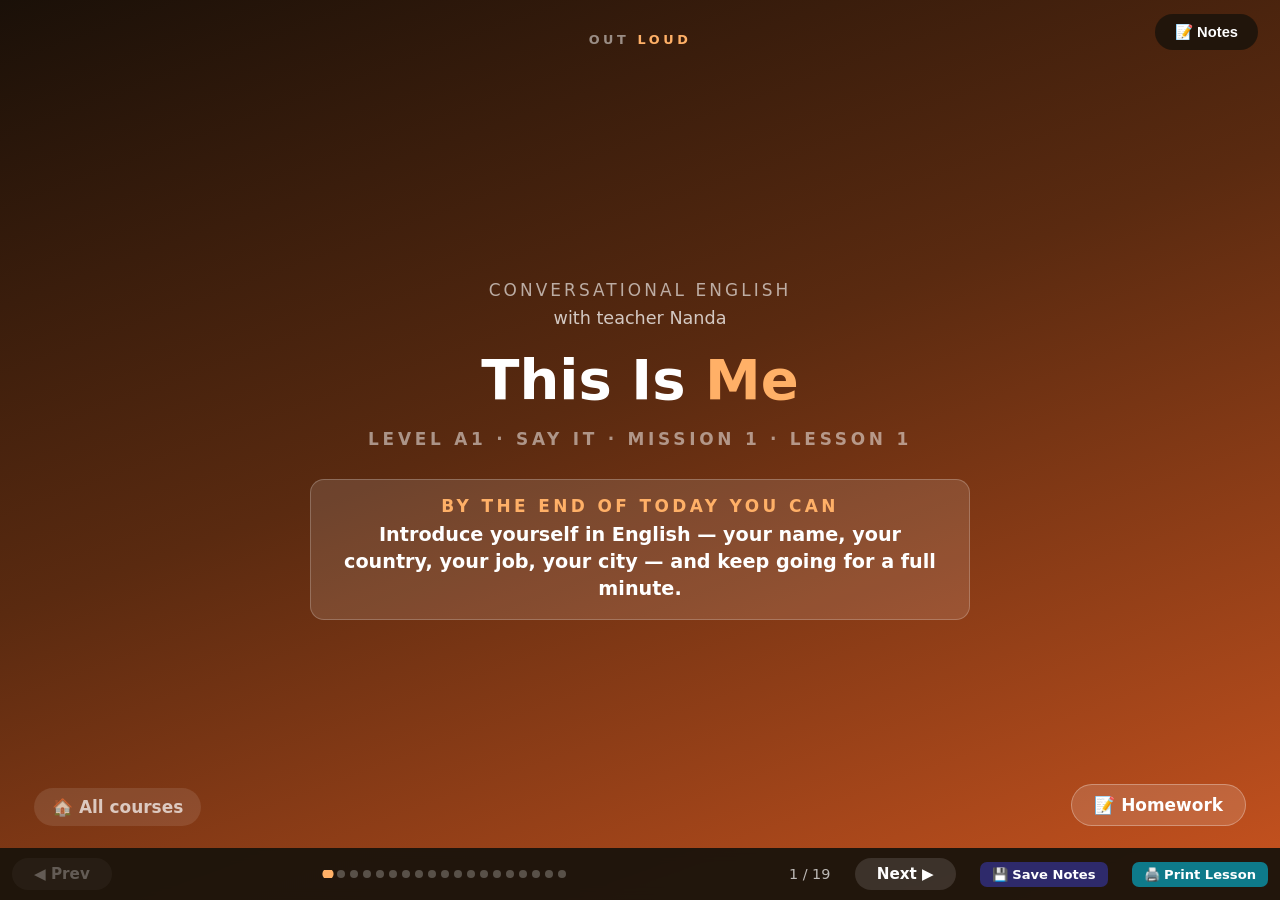
==== commit 7428bf7a: "updates" ====
--- a/A1-M1-L1/index.html
+++ b/A1-M1-L1/index.html
@@ -85,11 +85,58 @@
 <div class="slide" id="s-input" data-label="INPUT – Four people">
   <div class="banner b-input"><span class="bnum">BEAT 2 · INPUT</span> Four people, four countries</div>
   <div class="slide-main"><div class="content">
+    <h2>Four real conversations</h2>
+    <p class="instruction">Listen to each conversation. Write the <b>name</b> you hear, and check the greeting they use.</p>
+    <p class="inst-light">Do not try to understand every word. You are listening for two things only: a name, and hello or hi.</p>
+
+    <div data-ex="gap">
+      <div class="cols2">
+        <div>
+          <div class="card">
+            <div class="mt-h">Conversation 1</div>
+            <div class="audio-box"><audio controls src="AEF3e_Starter_SB_1.02-1.mp3"></audio></div>
+            <p style="font-size:1.06rem;line-height:2.4">The name is <input class="gap" style="width:170px" data-ans="" data-alt="|"></p>
+          </div>
+          <div class="card">
+            <div class="mt-h">Conversation 2</div>
+            <div class="audio-box"><audio controls src="AEF3e_Starter_SB_1.02-2.mp3"></audio></div>
+            <p style="font-size:1.06rem;line-height:2.4">The name is <input class="gap" style="width:170px" data-ans="" data-alt="|"></p>
+          </div>
+        </div>
+        <div>
+          <div class="card">
+            <div class="mt-h">Conversation 3</div>
+            <div class="audio-box"><audio controls src="AEF3e_Starter_SB_1.02-3.mp3"></audio></div>
+            <p style="font-size:1.06rem;line-height:2.4">The name is <input class="gap" style="width:170px" data-ans="" data-alt="|"></p>
+          </div>
+          <div class="card">
+            <div class="mt-h">Conversation 4</div>
+            <div class="audio-box"><audio controls src="AEF3e_Starter_SB_1.02-4.mp3"></audio></div>
+            <p style="font-size:1.06rem;line-height:2.4">The name is <input class="gap" style="width:170px" data-ans="" data-alt="|"></p>
+          </div>
+        </div>
+      </div>
+      <div class="btnrow"><button class="btn btn-reset" data-reset>↺ Reset</button></div>
+    </div>
+
+    <div class="ccq">
+      <div class="cl">💭 Now tell me</div>
+      <ul>
+        <li>Did you hear <b>hello</b> or <b>hi</b> more often? <em>(both — hi is more informal)</em></li>
+        <li>What did they say after the name? <em>(Nice to meet you)</em></li>
+        <li>Did anybody say "I am"? <em>(no — everybody said "I'm")</em></li>
+      </ul>
+    </div>
+    <div class="tnote"><b>Teacher note:</b> the names are checked by ear, not by the answer key — write them on screen in the notes panel as the student says them, so they see their own spelling attempt next to the real one.</div>
+  </div></div>
+</div>
+
+<!-- ═══ INPUT — meet four people ═══ -->
+<div class="slide" id="s-input-meet" data-label="INPUT – Four people, four countries">
+  <div class="banner b-input"><span class="bnum">BEAT 2 · INPUT</span> Four people, four countries</div>
+  <div class="slide-main"><div class="content">
     <h2>Who is who?</h2>
-    <p class="instruction">Listen. Then click a person on the left and click their country on the right.</p>
-
-    <div class="audio-box"><audio controls src="AEF3e_Level_0_SB_1.02.mp3"></audio></div>
-    <div class="tnote"><b>Teacher setup:</b> copy <b>AEF3e_Level_0_SB_1.02.mp3</b> (Starter, track 1.2 — the coffee shop conversations) into this lesson folder. Until it is there, use the 🔊 buttons below, which speak in American English straight from the browser.</div>
+    <p class="instruction">Click 🔊 to hear each person. Then click a name on the left and click what they say on the right.</p>
 
     <div data-ex="match">
       <div class="cols2">
@@ -214,7 +261,7 @@
       <div class="wordcard"><div class="w" data-say="bike">bike</div><div class="p"><i data-ipa="baɪk"></i></div><div style="font-size:1.06rem;color:#8A7A6A;margin-top:6px">the sound <b>/aɪ/</b> — as in "I'm"</div></div>
       <div class="wordcard"><div class="w" data-say="tree">tree</div><div class="p"><i data-ipa="tri"></i></div><div style="font-size:1.06rem;color:#8A7A6A;margin-top:6px">the sound <b>/i/</b> — as in "he's"</div></div>
     </div>
-    <div class="tnote"><b>Teacher setup:</b> optional — copy <b>AEF3e_Level_0_SB_1.11.mp3</b> and <b>AEF3e_Level_0_SB_1.12.mp3</b> (Starter 1A, the /h/ /aɪ/ /i/ sound work) into this folder if you want the book audio as well.</div>
+    <div class="tnote"><b>Teacher setup:</b> optional — copy <b>AEF3e_Starter_SB_1.11.mp3</b> and <b>AEF3e_Starter_SB_1.12.mp3</b> (Starter 1A, the /h/ /aɪ/ /i/ sound work) into this folder if you want the book audio as well.</div>
 
     <div class="card tint">
       <p class="instruction" style="margin-bottom:4px">🎯 Say this five times, faster each time:</p>
